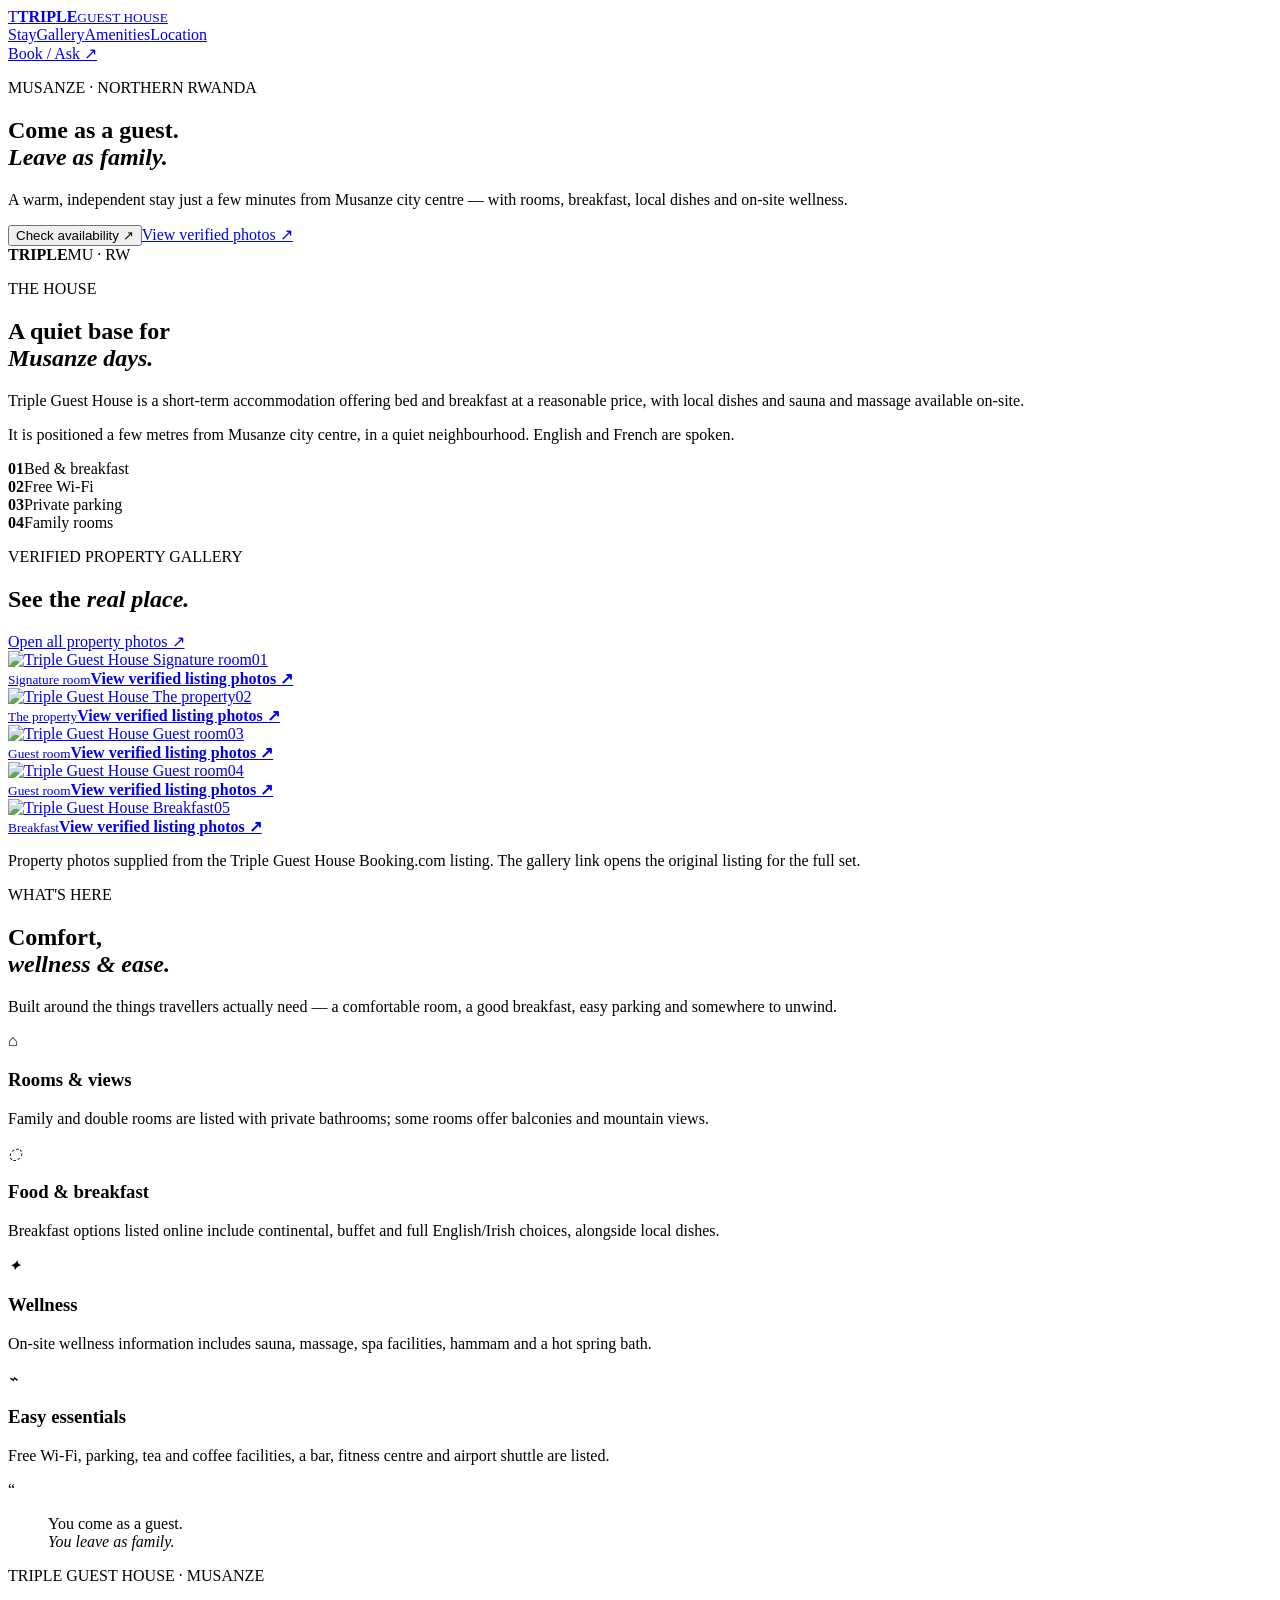
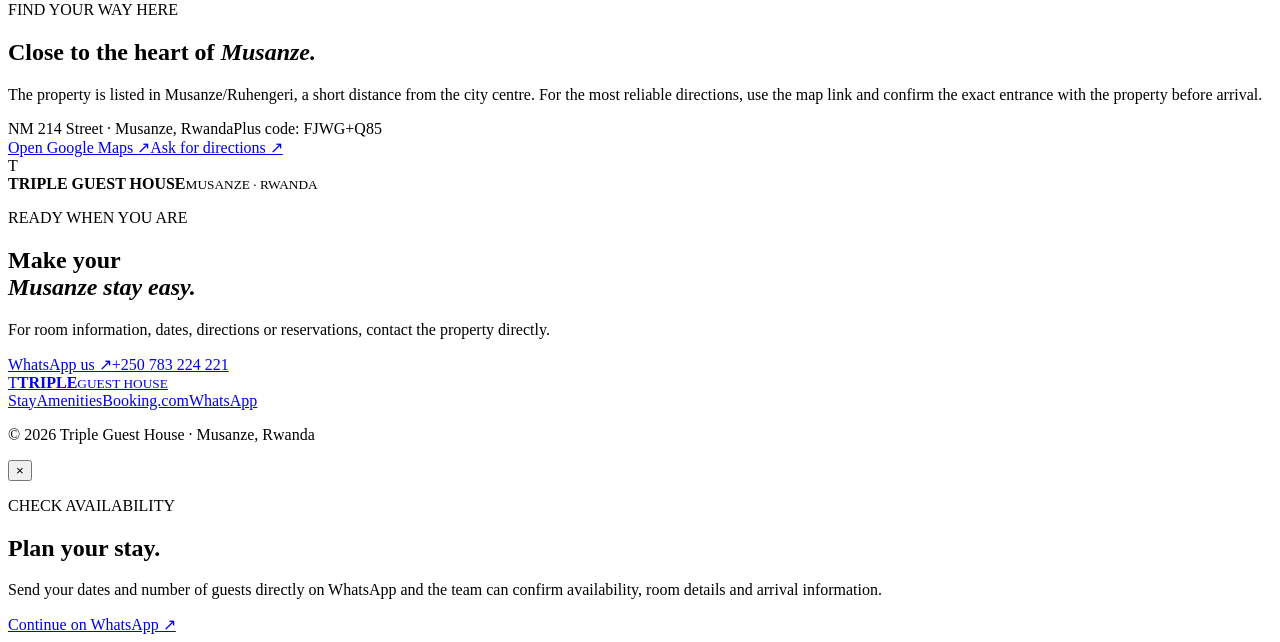
==== index.html @ bb25dc2b "Add index.html" ====
<!doctype html>
<html lang="en">
<head>
<meta charset="utf-8">
<meta name="viewport" content="width=device-width,initial-scale=1">
<title>Triple Guest House — Musanze, Rwanda</title>
<meta name="description" content="Triple Guest House — a warm, independent stay near Musanze city centre with rooms, breakfast and on-site wellness.">
<meta property="og:title" content="Triple Guest House — Musanze, Rwanda">
<meta property="og:description" content="Come as a guest. Leave as family.">
<meta property="og:type" content="website">
<meta property="og:image" content="https://d2ol7oe51mr4n9.cloudfront.net/user_3JH12bNSDz6emX0yiLgwVV9bdPF/8dc20943-788b-432c-9d65-964a17a9795a.jpg">
<link rel="preconnect" href="https://fonts.googleapis.com">
<link rel="preconnect" href="https://fonts.gstatic.com" crossorigin>
<link href="https://fonts.googleapis.com/css2?family=DM+Sans:wght@400;500;600&family=Playfair+Display:ital,wght@0,500;0,600;1,500;1,600&display=swap" rel="stylesheet">
<link rel="stylesheet" href="/style.css">
</head>
<body>
<header class="nav"><a class="brand" href="#"><span class="mark">T</span><span><b>TRIPLE</b><small>GUEST HOUSE</small></span></a><nav><a href="#stay">Stay</a><a href="#gallery">Gallery</a><a href="#amenities">Amenities</a><a href="#location">Location</a></nav><a class="nav-cta" href="https://wa.me/250783224221?text=Hello%20Triple%20Guest%20House%2C%20I%27d%20like%20to%20check%20availability." target="_blank" rel="noreferrer">Book / Ask ↗</a></header>

<main>
<section class="hero">
<div class="hero-bg"></div><div class="hero-shade"></div>
<div class="hero-content"><p class="eyebrow">MUSANZE · NORTHERN RWANDA</p><h1>Come as a guest.<br><em>Leave as family.</em></h1><p class="hero-copy">A warm, independent stay just a few minutes from Musanze city centre — with rooms, breakfast, local dishes and on-site wellness.</p><div class="actions"><button id="check">Check availability <span>↗</span></button><a href="https://www.booking.com/hotel/rw/triple-guest-house.html" target="_blank" rel="noreferrer">View verified photos ↗</a></div></div>
<div class="stamp"><b>TRIPLE</b><span>MU · RW</span></div>
</section>

<section class="intro section" id="stay"><div><p class="eyebrow dark">THE HOUSE</p><h2>A quiet base for<br><em>Musanze days.</em></h2></div><div class="intro-copy"><p>Triple Guest House is a short-term accommodation offering bed and breakfast at a reasonable price, with local dishes and sauna and massage available on-site.</p><p class="muted">It is positioned a few metres from Musanze city centre, in a quiet neighbourhood. English and French are spoken.</p></div></section>
<section class="facts"><div><b>01</b><span>Bed & breakfast</span></div><div><b>02</b><span>Free Wi-Fi</span></div><div><b>03</b><span>Private parking</span></div><div><b>04</b><span>Family rooms</span></div></section>

<section class="section gallery" id="gallery"><div class="heading"><div><p class="eyebrow dark">VERIFIED PROPERTY GALLERY</p><h2>See the <em>real place.</em></h2></div><a class="outline" href="https://www.booking.com/hotel/rw/triple-guest-house.html" target="_blank" rel="noreferrer">Open all property photos ↗</a></div>
<div class="grid">
<a class="card" href="https://www.booking.com/hotel/rw/triple-guest-house.html" target="_blank" rel="noreferrer"><img src="https://d2ol7oe51mr4n9.cloudfront.net/user_3JH12bNSDz6emX0yiLgwVV9bdPF/8dc20943-788b-432c-9d65-964a17a9795a.jpg" alt="Triple Guest House Signature room"><span>01</span><div><small>Signature room</small><b>View verified listing photos ↗</b></div></a><a class="card" href="https://www.booking.com/hotel/rw/triple-guest-house.html" target="_blank" rel="noreferrer"><img src="https://d2ol7oe51mr4n9.cloudfront.net/user_3JH12bNSDz6emX0yiLgwVV9bdPF/587e6d6f-7ae6-4f32-a608-980c380f3730.jpg" alt="Triple Guest House The property"><span>02</span><div><small>The property</small><b>View verified listing photos ↗</b></div></a><a class="card" href="https://www.booking.com/hotel/rw/triple-guest-house.html" target="_blank" rel="noreferrer"><img src="https://d2ol7oe51mr4n9.cloudfront.net/user_3JH12bNSDz6emX0yiLgwVV9bdPF/0173157e-79ad-49a4-9518-ed9a91a14de9.jpg" alt="Triple Guest House Guest room"><span>03</span><div><small>Guest room</small><b>View verified listing photos ↗</b></div></a><a class="card" href="https://www.booking.com/hotel/rw/triple-guest-house.html" target="_blank" rel="noreferrer"><img src="https://d2ol7oe51mr4n9.cloudfront.net/user_3JH12bNSDz6emX0yiLgwVV9bdPF/8e0aac82-5b24-4ad1-aced-9692b8e89e4a.jpg" alt="Triple Guest House Guest room"><span>04</span><div><small>Guest room</small><b>View verified listing photos ↗</b></div></a><a class="card" href="https://www.booking.com/hotel/rw/triple-guest-house.html" target="_blank" rel="noreferrer"><img src="https://d2ol7oe51mr4n9.cloudfront.net/user_3JH12bNSDz6emX0yiLgwVV9bdPF/976bc787-3514-45de-ab54-de7e8b572870.jpg" alt="Triple Guest House Breakfast"><span>05</span><div><small>Breakfast</small><b>View verified listing photos ↗</b></div></a>
</div><p class="source">Property photos supplied from the Triple Guest House Booking.com listing. The gallery link opens the original listing for the full set.</p></section>

<section class="section amenities" id="amenities"><div class="heading"><div><p class="eyebrow dark">WHAT'S HERE</p><h2>Comfort,<br><em>wellness & ease.</em></h2></div><p class="heading-note">Built around the things travellers actually need — a comfortable room, a good breakfast, easy parking and somewhere to unwind.</p></div><div class="feature-grid">
<article><i>⌂</i><h3>Rooms & views</h3><p>Family and double rooms are listed with private bathrooms; some rooms offer balconies and mountain views.</p></article>
<article><i>◌</i><h3>Food & breakfast</h3><p>Breakfast options listed online include continental, buffet and full English/Irish choices, alongside local dishes.</p></article>
<article><i>✦</i><h3>Wellness</h3><p>On-site wellness information includes sauna, massage, spa facilities, hammam and a hot spring bath.</p></article>
<article><i>⌁</i><h3>Easy essentials</h3><p>Free Wi-Fi, parking, tea and coffee facilities, a bar, fitness centre and airport shuttle are listed.</p></article>
</div></section>

<section class="quote"><div>“</div><blockquote>You come as a guest.<br><em>You leave as family.</em></blockquote><p>TRIPLE GUEST HOUSE · MUSANZE</p></section>

<section class="section location" id="location"><div class="loc-copy"><p class="eyebrow dark">FIND YOUR WAY HERE</p><h2>Close to the heart of <em>Musanze.</em></h2><p>The property is listed in Musanze/Ruhengeri, a short distance from the city centre. For the most reliable directions, use the map link and confirm the exact entrance with the property before arrival.</p><div class="address"><span>NM 214 Street · Musanze, Rwanda</span><span>Plus code: FJWG+Q85</span></div><div class="actions dark-actions"><a class="outline" href="https://www.google.com/maps/search/?api=1&query=Triple%20Guest%20House%20Musanze%20Rwanda" target="_blank" rel="noreferrer">Open Google Maps ↗</a><a class="outline" href="https://wa.me/250783224221?text=Hello%20Triple%20Guest%20House%2C%20please%20send%20me%20directions." target="_blank" rel="noreferrer">Ask for directions ↗</a></div></div><div class="map"><div class="pin">T</div><b>TRIPLE GUEST HOUSE</b><small>MUSANZE · RWANDA</small></div></section>

<section class="booking" id="contact"><div><p class="eyebrow">READY WHEN YOU ARE</p><h2>Make your<br><em>Musanze stay easy.</em></h2></div><div><p>For room information, dates, directions or reservations, contact the property directly.</p><div class="actions"><a class="light-btn" href="https://wa.me/250783224221?text=Hello%20Triple%20Guest%20House%2C%20I%27d%20like%20to%20check%20availability." target="_blank" rel="noreferrer">WhatsApp us ↗</a><a class="phone" href="tel:+250783224221">+250 783 224 221</a></div></div></section>
</main>

<footer><a class="brand" href="#"><span class="mark">T</span><span><b>TRIPLE</b><small>GUEST HOUSE</small></span></a><div><a href="#stay">Stay</a><a href="#amenities">Amenities</a><a href="https://www.booking.com/hotel/rw/triple-guest-house.html" target="_blank">Booking.com</a><a href="https://wa.me/250783224221" target="_blank">WhatsApp</a></div><p>© 2026 Triple Guest House · Musanze, Rwanda</p></footer>

<div class="modal" id="modal" aria-hidden="true"><div class="modal-box"><button id="close">×</button><p class="eyebrow dark">CHECK AVAILABILITY</p><h2>Plan your stay.</h2><p>Send your dates and number of guests directly on WhatsApp and the team can confirm availability, room details and arrival information.</p><a class="dark-btn" href="https://wa.me/250783224221?text=Hello%20Triple%20Guest%20House%2C%20I%27d%20like%20to%20check%20availability.%20My%20dates%20are%20" target="_blank">Continue on WhatsApp ↗</a></div></div>
<script src="/script.js"></script>
</body></html>
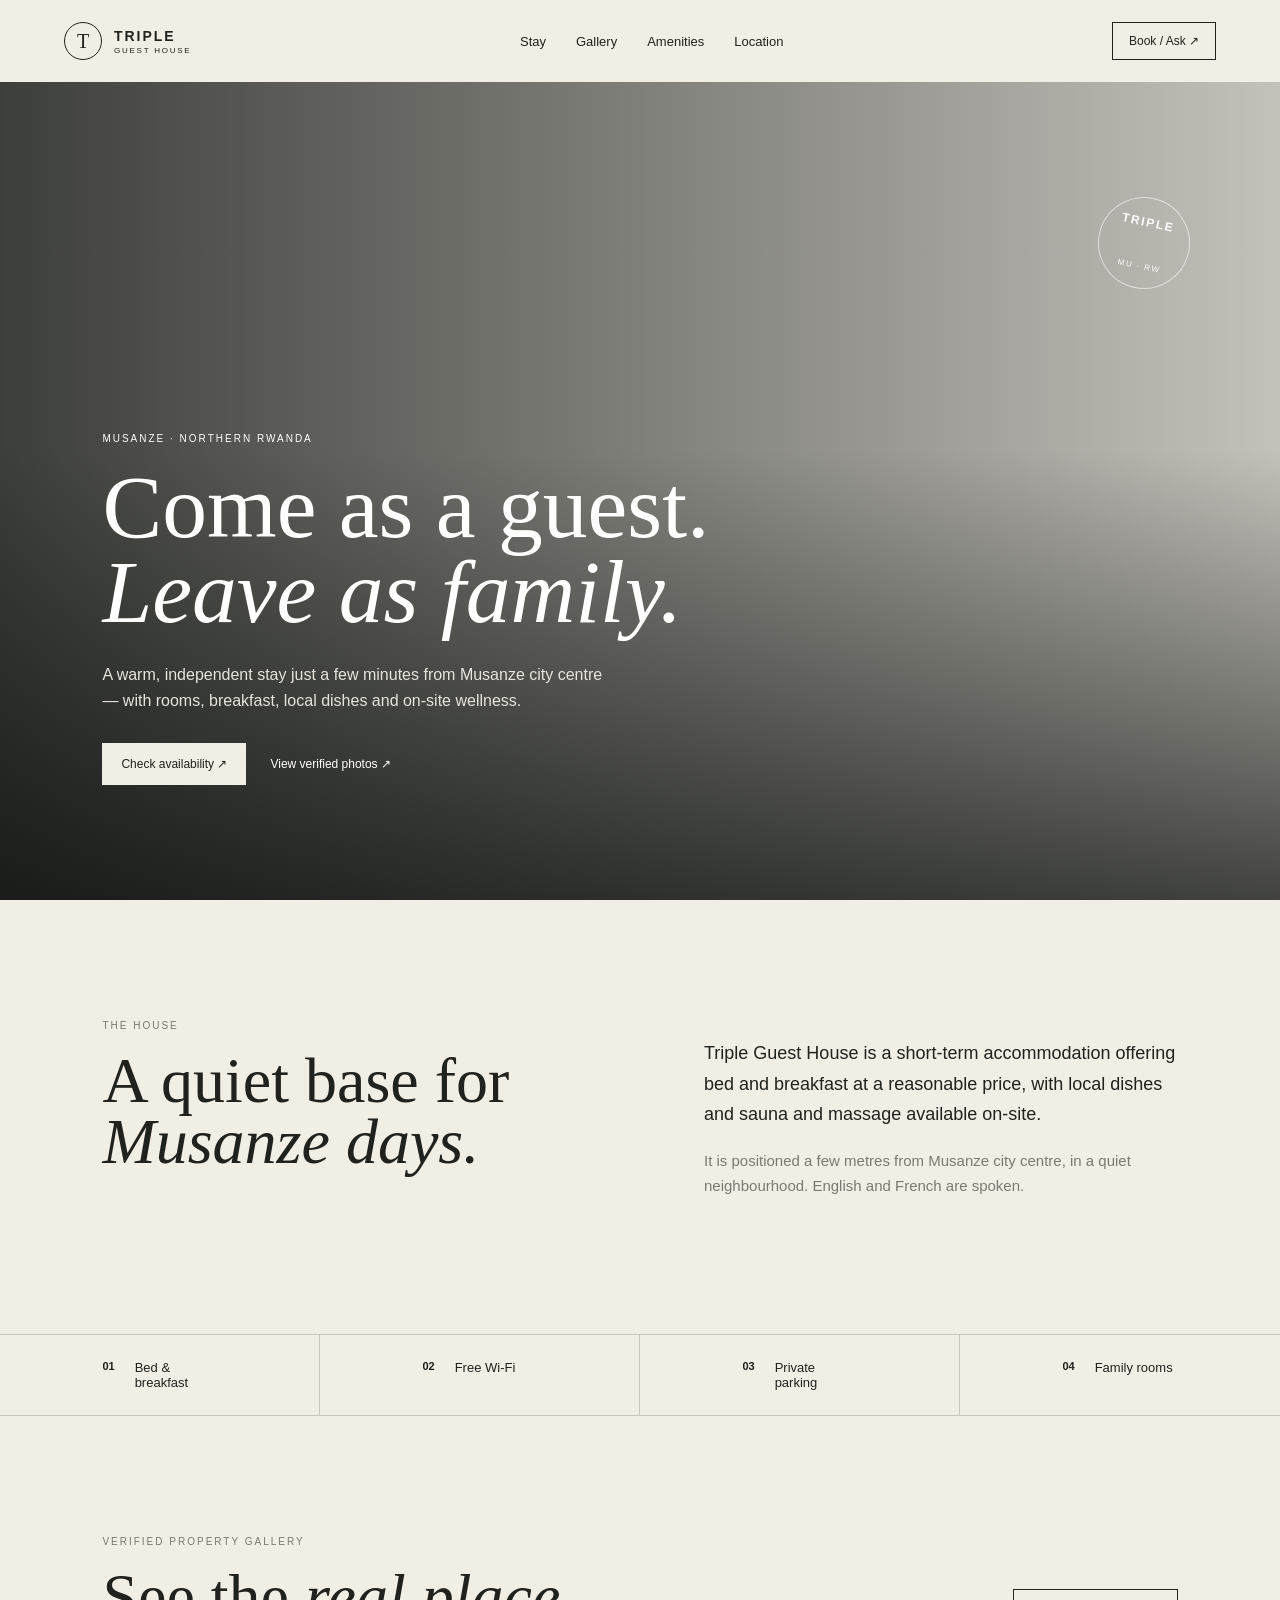
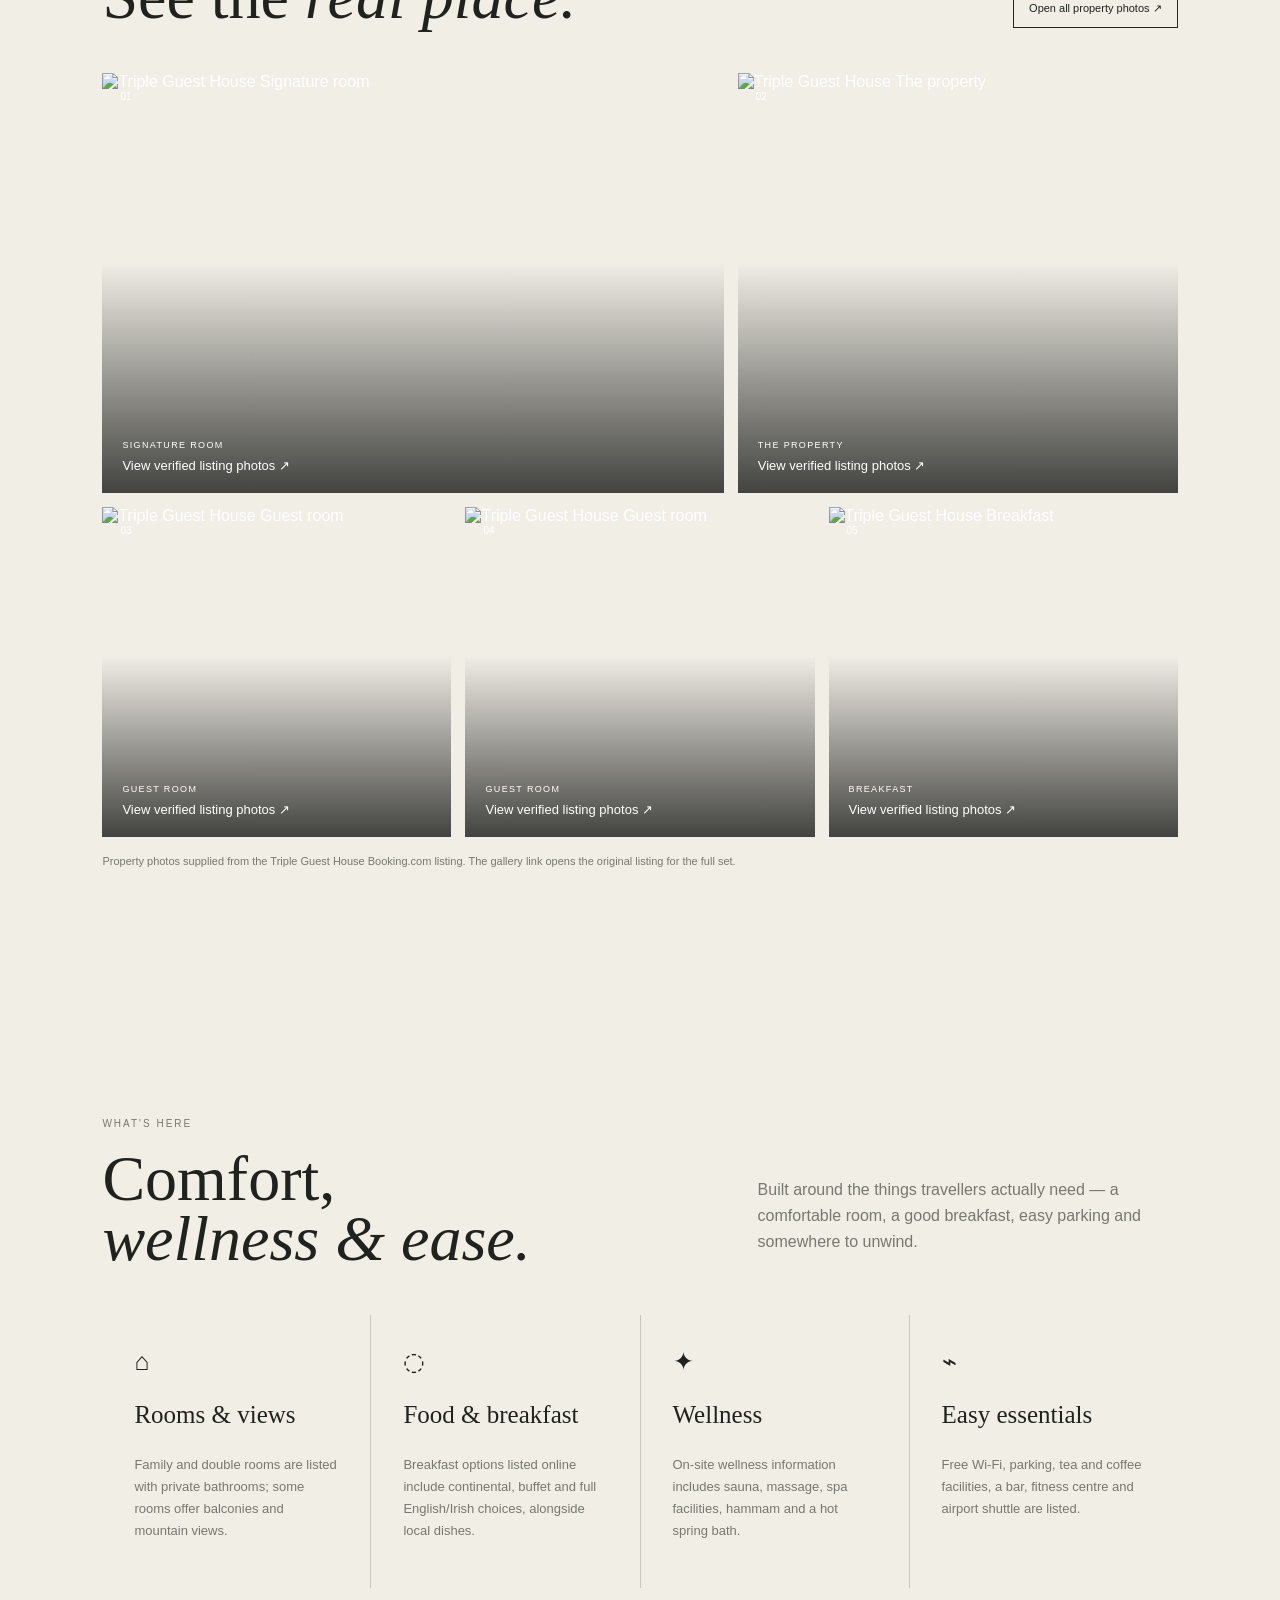
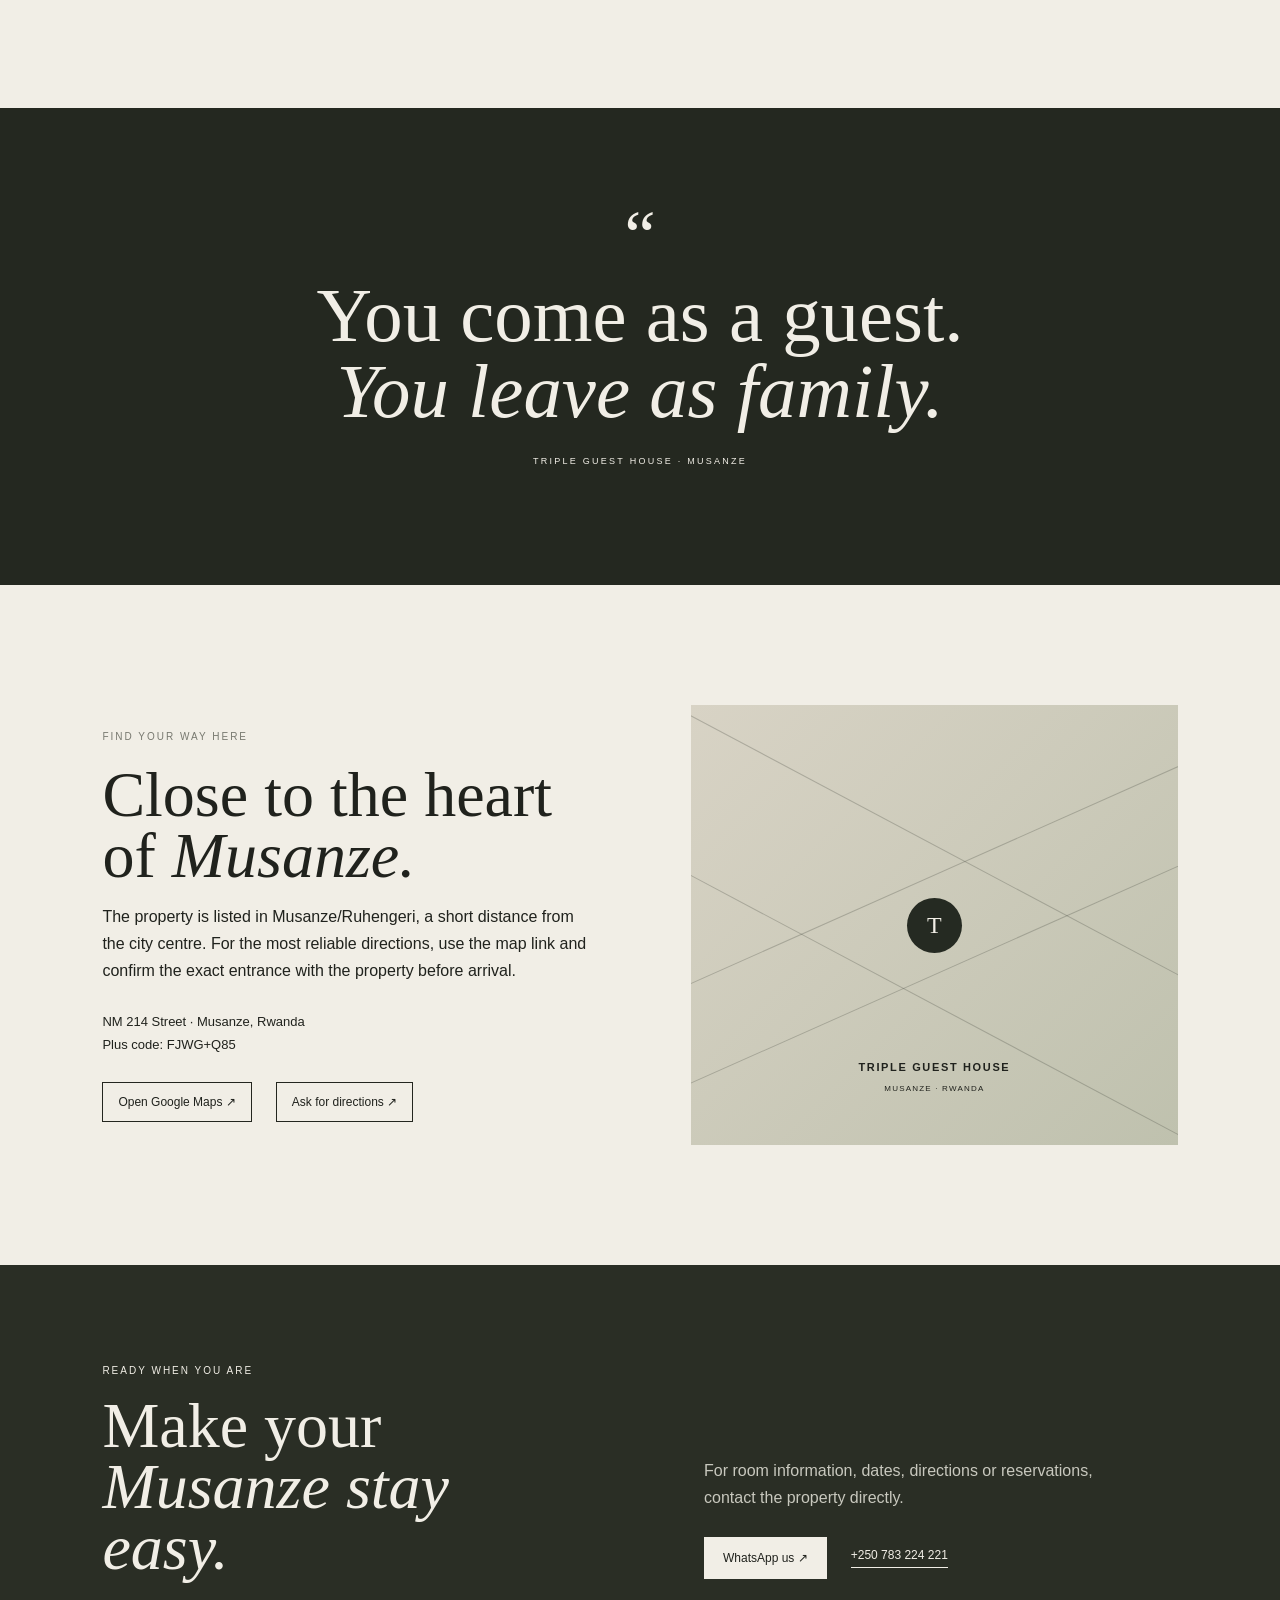
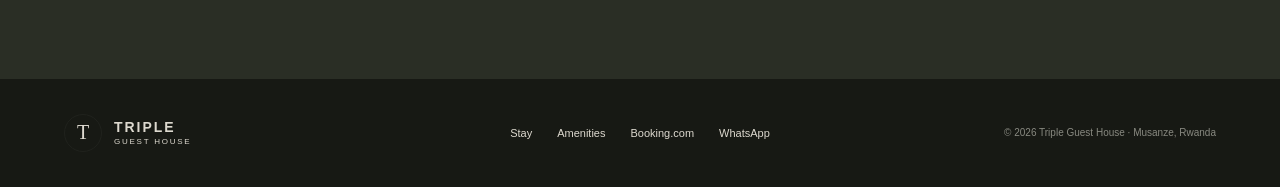
==== commit ba33afb8: "Add SEO metadata and lodging structured data" ====
--- a/index.html
+++ b/index.html
@@ -5,6 +5,15 @@
 <meta name="viewport" content="width=device-width,initial-scale=1">
 <title>Triple Guest House — Musanze, Rwanda</title>
 <meta name="description" content="Triple Guest House — a warm, independent stay near Musanze city centre with rooms, breakfast and on-site wellness.">
+<meta name="robots" content="index, follow">
+<meta name="author" content="Triple Guest House">
+<meta name="theme-color" content="#20231b">
+<meta property="og:site_name" content="Triple Guest House">
+<meta property="og:locale" content="en_RW">
+<meta name="twitter:card" content="summary_large_image">
+<meta name="twitter:title" content="Triple Guest House — Musanze, Rwanda">
+<meta name="twitter:description" content="A warm, independent stay near Musanze city centre with rooms, breakfast and on-site wellness.">
+<meta name="twitter:image" content="https://d2ol7oe51mr4n9.cloudfront.net/user_3JH12bNSDz6emX0yiLgwVV9bdPF/8dc20943-788b-432c-9d65-964a17a9795a.jpg">
 <meta property="og:title" content="Triple Guest House — Musanze, Rwanda">
 <meta property="og:description" content="Come as a guest. Leave as family.">
 <meta property="og:type" content="website">
@@ -13,6 +22,30 @@
 <link rel="preconnect" href="https://fonts.gstatic.com" crossorigin>
 <link href="https://fonts.googleapis.com/css2?family=DM+Sans:wght@400;500;600&family=Playfair+Display:ital,wght@0,500;0,600;1,500;1,600&display=swap" rel="stylesheet">
 <link rel="stylesheet" href="/style.css">
+<script type="application/ld+json">
+{
+  "@context":"https://schema.org",
+  "@type":"LodgingBusiness",
+  "name":"Triple Guest House",
+  "description":"A guest house in Musanze, Rwanda offering accommodation, breakfast, Wi-Fi, parking and on-site wellness facilities.",
+  "telephone":"+250783224221",
+  "address":{
+    "@type":"PostalAddress",
+    "streetAddress":"NM 214 Street",
+    "addressLocality":"Musanze",
+    "addressCountry":"RW"
+  },
+  "image":"https://d2ol7oe51mr4n9.cloudfront.net/user_3JH12bNSDz6emX0yiLgwVV9bdPF/8dc20943-788b-432c-9d65-964a17a9795a.jpg",
+  "priceRange":"$",
+  "amenityFeature":[
+    {"@type":"LocationFeatureSpecification","name":"Free Wi-Fi","value":true},
+    {"@type":"LocationFeatureSpecification","name":"Free parking","value":true},
+    {"@type":"LocationFeatureSpecification","name":"Family rooms","value":true},
+    {"@type":"LocationFeatureSpecification","name":"Sauna","value":true},
+    {"@type":"LocationFeatureSpecification","name":"Massage","value":true}
+  ]
+}
+</script>
 </head>
 <body>
 <header class="nav"><a class="brand" href="#"><span class="mark">T</span><span><b>TRIPLE</b><small>GUEST HOUSE</small></span></a><nav><a href="#stay">Stay</a><a href="#gallery">Gallery</a><a href="#amenities">Amenities</a><a href="#location">Location</a></nav><a class="nav-cta" href="https://wa.me/250783224221?text=Hello%20Triple%20Guest%20House%2C%20I%27d%20like%20to%20check%20availability." target="_blank" rel="noreferrer">Book / Ask ↗</a></header>
--- a/style.css
+++ b/style.css
@@ -0,0 +1 @@
+*{box-sizing:border-box}html{scroll-behavior:smooth}body{margin:0;background:#f1eee6;color:#20221d;font-family:"DM Sans",sans-serif}a{color:inherit;text-decoration:none}button{font:inherit}.nav{height:82px;display:flex;align-items:center;justify-content:space-between;padding:0 5vw;background:#f1eee6;position:relative;z-index:5}.brand{display:flex;align-items:center;gap:12px}.mark{width:38px;height:38px;border:1px solid #20221d;border-radius:50%;display:grid;place-items:center;font-family:Georgia,serif;font-size:20px}.brand b{display:block;letter-spacing:.14em;font-size:14px}.brand small{display:block;letter-spacing:.22em;font-size:8px;margin-top:2px}.nav nav{display:flex;gap:30px;font-size:13px}.nav nav a:hover,.footer a:hover{text-decoration:underline}.nav-cta{border:1px solid #20221d;padding:11px 16px;font-size:12px}.hero{min-height:calc(100vh - 82px);position:relative;color:#fff;display:flex;align-items:flex-end;padding:8vw 8vw 9vw;overflow:hidden}.hero-bg{position:absolute;inset:0;background:url("https://d2ol7oe51mr4n9.cloudfront.net/user_3JH12bNSDz6emX0yiLgwVV9bdPF/8dc20943-788b-432c-9d65-964a17a9795a.jpg") center/cover}.hero-shade{position:absolute;inset:0;background:linear-gradient(90deg,rgba(10,13,10,.78),rgba(10,13,10,.2)),linear-gradient(0deg,rgba(10,13,10,.7),transparent 55%)}.hero-content,.stamp{position:relative;z-index:1}.eyebrow{font-size:10px;letter-spacing:.2em;margin:0 0 20px}.eyebrow.dark{color:#77786f}.hero h1,h2{font-family:"Playfair Display",Georgia,serif;font-weight:500;line-height:.95}.hero h1{font-size:clamp(48px,7vw,96px);margin:0;max-width:850px}.hero h1 em,h2 em,.quote em,.booking em{font-weight:500}.hero-copy{max-width:520px;line-height:1.65;color:#e7e4dc;margin:28px 0}.actions{display:flex;align-items:center;gap:24px;flex-wrap:wrap}.actions button,.light-btn{background:#f1eee6;color:#20221d;border:0;padding:14px 19px;cursor:pointer}.actions>a,.actions button{font-size:12px}.actions>a:hover{opacity:.75}.stamp{position:absolute;right:7vw;top:9vw;width:92px;height:92px;border:1px solid rgba(255,255,255,.6);border-radius:50%;display:grid;place-items:center;text-align:center;transform:rotate(12deg)}.stamp b{font-size:12px;letter-spacing:.15em}.stamp span{font-size:8px;letter-spacing:.2em}.section{padding:120px 8vw}.intro{display:grid;grid-template-columns:1fr 1fr;gap:10vw}.intro h2,.heading h2,.location h2,.booking h2{font-size:clamp(44px,5vw,72px);margin:0}.intro-copy{max-width:500px;font-size:18px;line-height:1.7}.muted{color:#7a7a72;font-size:15px}.facts{display:grid;grid-template-columns:repeat(4,1fr);border-top:1px solid #c9c6bc;border-bottom:1px solid #c9c6bc}.facts div{padding:25px 8vw;display:flex;gap:20px;border-right:1px solid #c9c6bc}.facts div:last-child{border:0}.facts b{font-size:11px}.facts span{font-size:13px}.heading{display:flex;justify-content:space-between;gap:40px;align-items:end;margin-bottom:45px}.outline{border:1px solid #24261f;padding:12px 15px;font-size:11px;white-space:nowrap}.grid{display:grid;grid-template-columns:repeat(12,1fr);gap:14px}.card{position:relative;height:420px;overflow:hidden;color:#fff}.card:nth-child(1){grid-column:span 7}.card:nth-child(2){grid-column:span 5}.card:nth-child(n+3){grid-column:span 4;height:330px}.card img{width:100%;height:100%;object-fit:cover;transition:transform .6s}.card:hover img{transform:scale(1.04)}.card:after{content:"";position:absolute;inset:0;background:linear-gradient(0deg,rgba(8,10,8,.75),transparent 55%)}.card>span,.card>div{position:absolute;z-index:1}.card>span{top:18px;left:18px;font-size:10px}.card>div{bottom:20px;left:20px;right:20px}.card small{display:block;letter-spacing:.15em;text-transform:uppercase;font-size:9px}.card b{display:block;font-size:13px;margin-top:8px;font-weight:500}.source{font-size:11px;color:#77786f;margin-top:18px}.heading-note{max-width:420px;line-height:1.6;color:#77786f}.feature-grid{display:grid;grid-template-columns:repeat(4,1fr);gap:1px;background:#c9c6bc}.feature-grid article{background:#f1eee6;padding:32px;min-height:240px}.feature-grid i{font-style:normal;font-size:25px}.feature-grid h3{font-family:"Playfair Display",serif;font-size:25px;font-weight:500}.feature-grid p{font-size:13px;line-height:1.7;color:#77786f}.quote{background:#242820;color:#f1eee6;padding:110px 8vw;text-align:center}.quote>div{font-family:Georgia,serif;font-size:70px;line-height:.5}.quote blockquote{font-family:"Playfair Display",serif;font-size:clamp(40px,6vw,78px);line-height:1;margin:25px 0;font-weight:500}.quote p{font-size:9px;letter-spacing:.25em}.location{display:grid;grid-template-columns:1fr 1fr;gap:8vw;align-items:center}.loc-copy>p{max-width:550px;line-height:1.7}.address{display:grid;gap:8px;margin:30px 0;font-size:13px}.dark-actions .outline{display:inline-block}.map{height:440px;background:linear-gradient(135deg,#d8d3c5,#bfc1ae);position:relative;display:grid;place-items:center;text-align:center;overflow:hidden}.map:before,.map:after{content:"";position:absolute;border:1px solid rgba(50,55,45,.25);width:130%;height:90px;transform:rotate(-24deg)}.map:after{transform:rotate(28deg);height:140px}.pin{position:relative;z-index:1;width:55px;height:55px;background:#252a22;color:#f1eee6;border-radius:50%;display:grid;place-items:center;font-family:Georgia,serif;font-size:24px}.map b,.map small{position:absolute;z-index:1;bottom:72px;font-size:11px;letter-spacing:.15em}.map small{bottom:52px;font-size:8px}.booking{background:#2a2e25;color:#f1eee6;padding:100px 8vw;display:grid;grid-template-columns:1fr 1fr;gap:10vw;align-items:end}.booking>div>p:not(.eyebrow){max-width:430px;line-height:1.7;color:#c8c8be}.phone{font-size:13px;border-bottom:1px solid #f1eee6;padding-bottom:5px}.booking .actions{margin-top:25px}footer{padding:35px 5vw;display:grid;grid-template-columns:1fr 1fr 1fr;align-items:center;background:#171914;color:#ddd9cf}footer>div:nth-child(2){display:flex;justify-content:center;gap:25px;font-size:11px}footer p{font-size:10px;text-align:right;color:#888980}.modal{position:fixed;inset:0;background:rgba(10,12,9,.72);display:none;align-items:center;justify-content:center;padding:20px;z-index:20}.modal.open{display:flex}.modal-box{background:#f1eee6;max-width:500px;padding:45px;position:relative}.modal-box h2{font-size:52px;margin:0 0 20px}.modal-box p:not(.eyebrow){line-height:1.7;color:#67685f}.modal-box button{position:absolute;right:18px;top:12px;background:none;border:0;font-size:30px;cursor:pointer}.dark-btn{display:inline-block;background:#242820;color:#fff;padding:14px 18px;font-size:12px;margin-top:10px}@media(max-width:800px){.nav nav{display:none}.nav{padding:0 6vw}.hero{padding:18vw 6vw 16vw;min-height:78vh}.stamp{display:none}.section{padding:80px 6vw}.intro,.location,.booking{grid-template-columns:1fr;gap:50px}.facts{grid-template-columns:1fr 1fr}.facts div{padding:20px 6vw}.facts div:nth-child(2){border-right:0}.grid{grid-template-columns:1fr 1fr}.card,.card:nth-child(1),.card:nth-child(2),.card:nth-child(n+3){grid-column:span 1;height:280px}.feature-grid{grid-template-columns:1fr 1fr}.heading{align-items:start;flex-direction:column}.map{height:330px}footer{grid-template-columns:1fr;gap:25px}footer>div:nth-child(2),footer p{text-align:left;justify-content:flex-start}.booking h2{font-size:52px}}@media(max-width:520px){.feature-grid,.facts,.grid{grid-template-columns:1fr}.card,.card:nth-child(1),.card:nth-child(2),.card:nth-child(n+3){height:330px}.hero h1{font-size:49px}.nav-cta{padding:9px 11px}.modal-box{padding:32px 24px}.modal-box h2{font-size:42px}}
